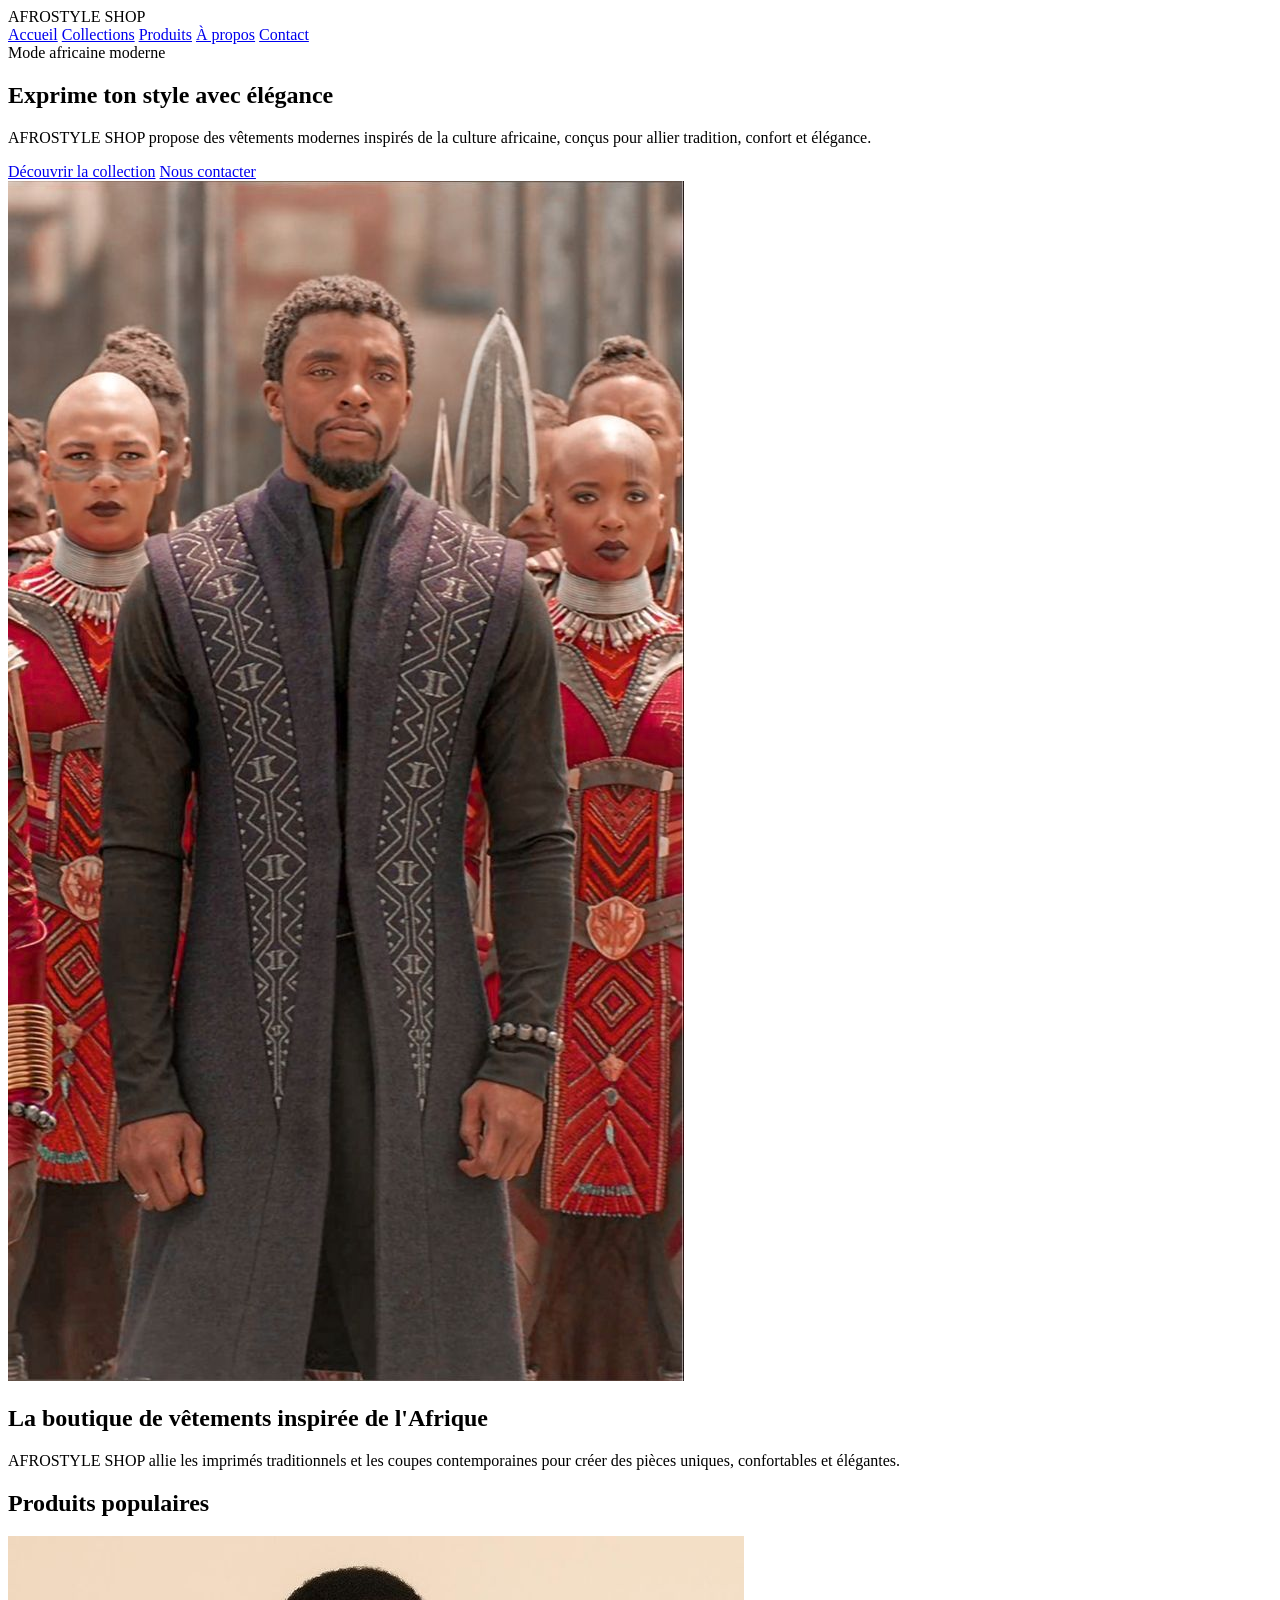
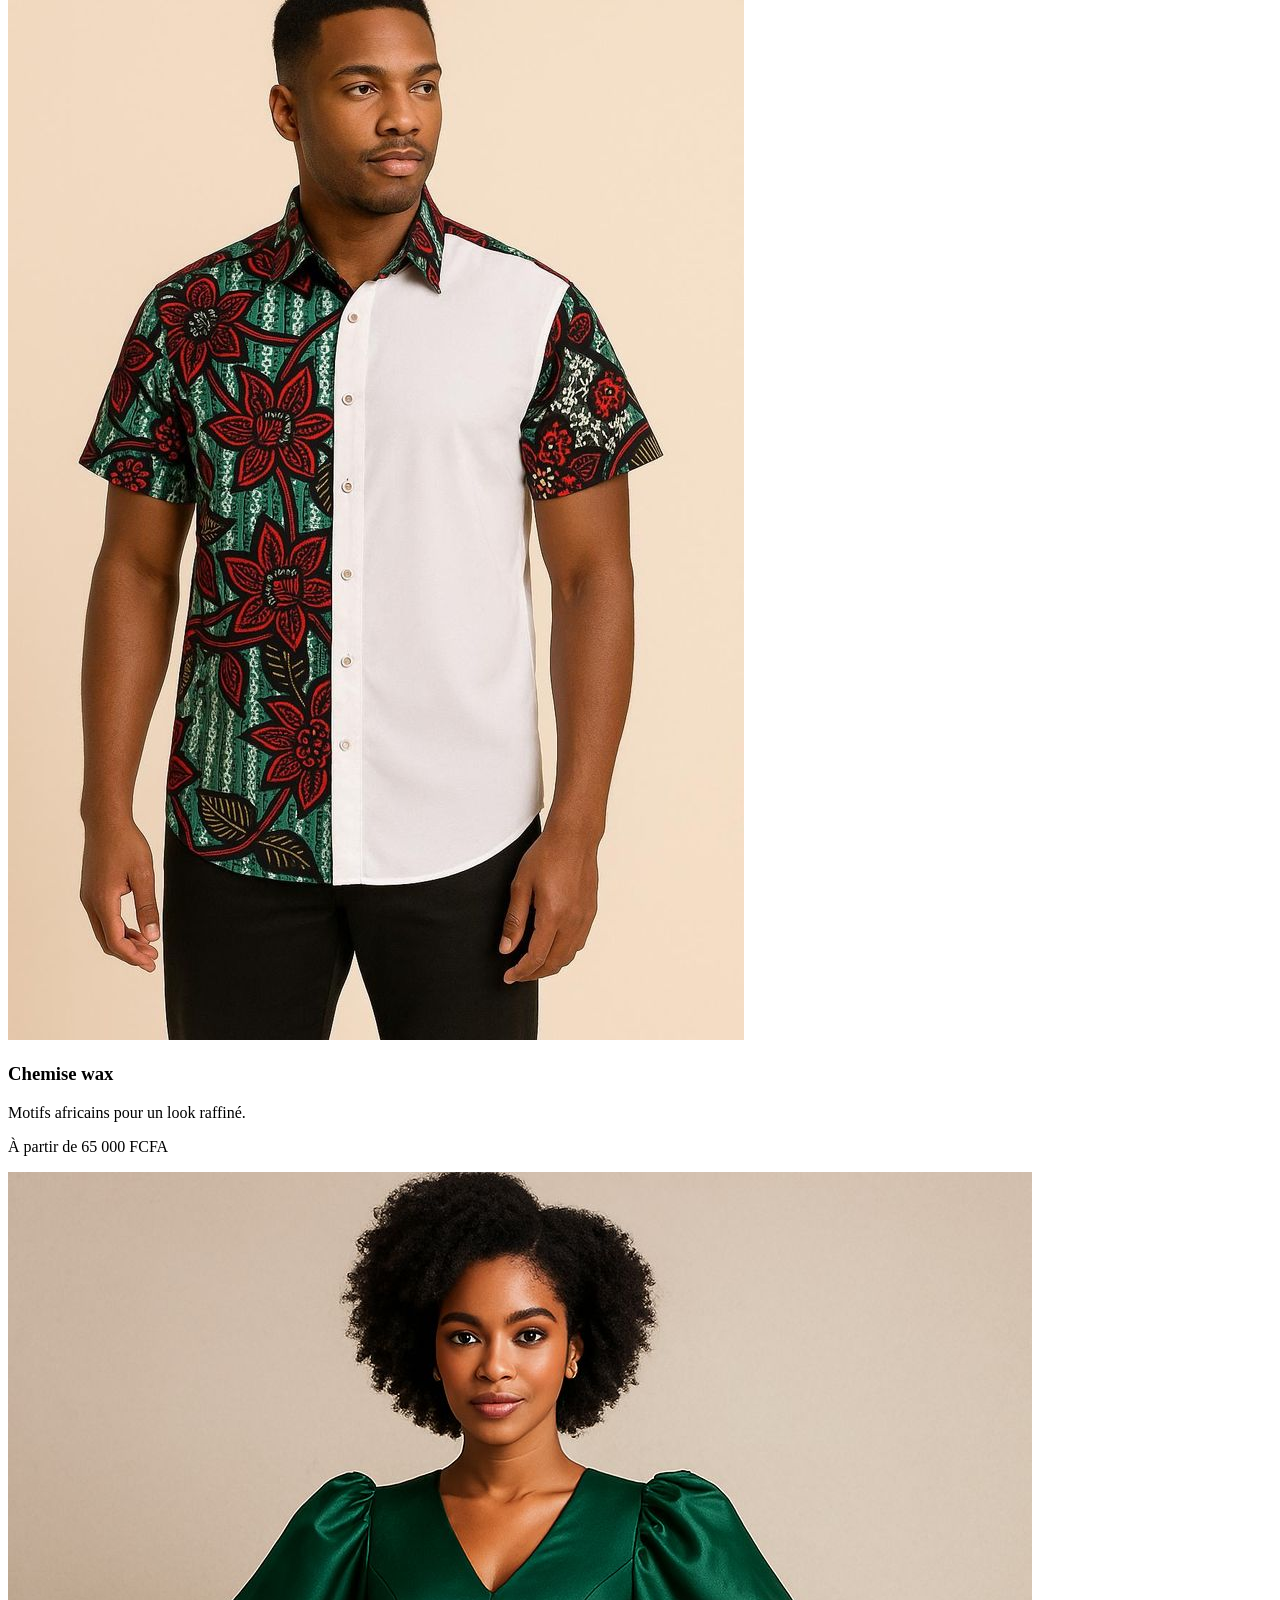
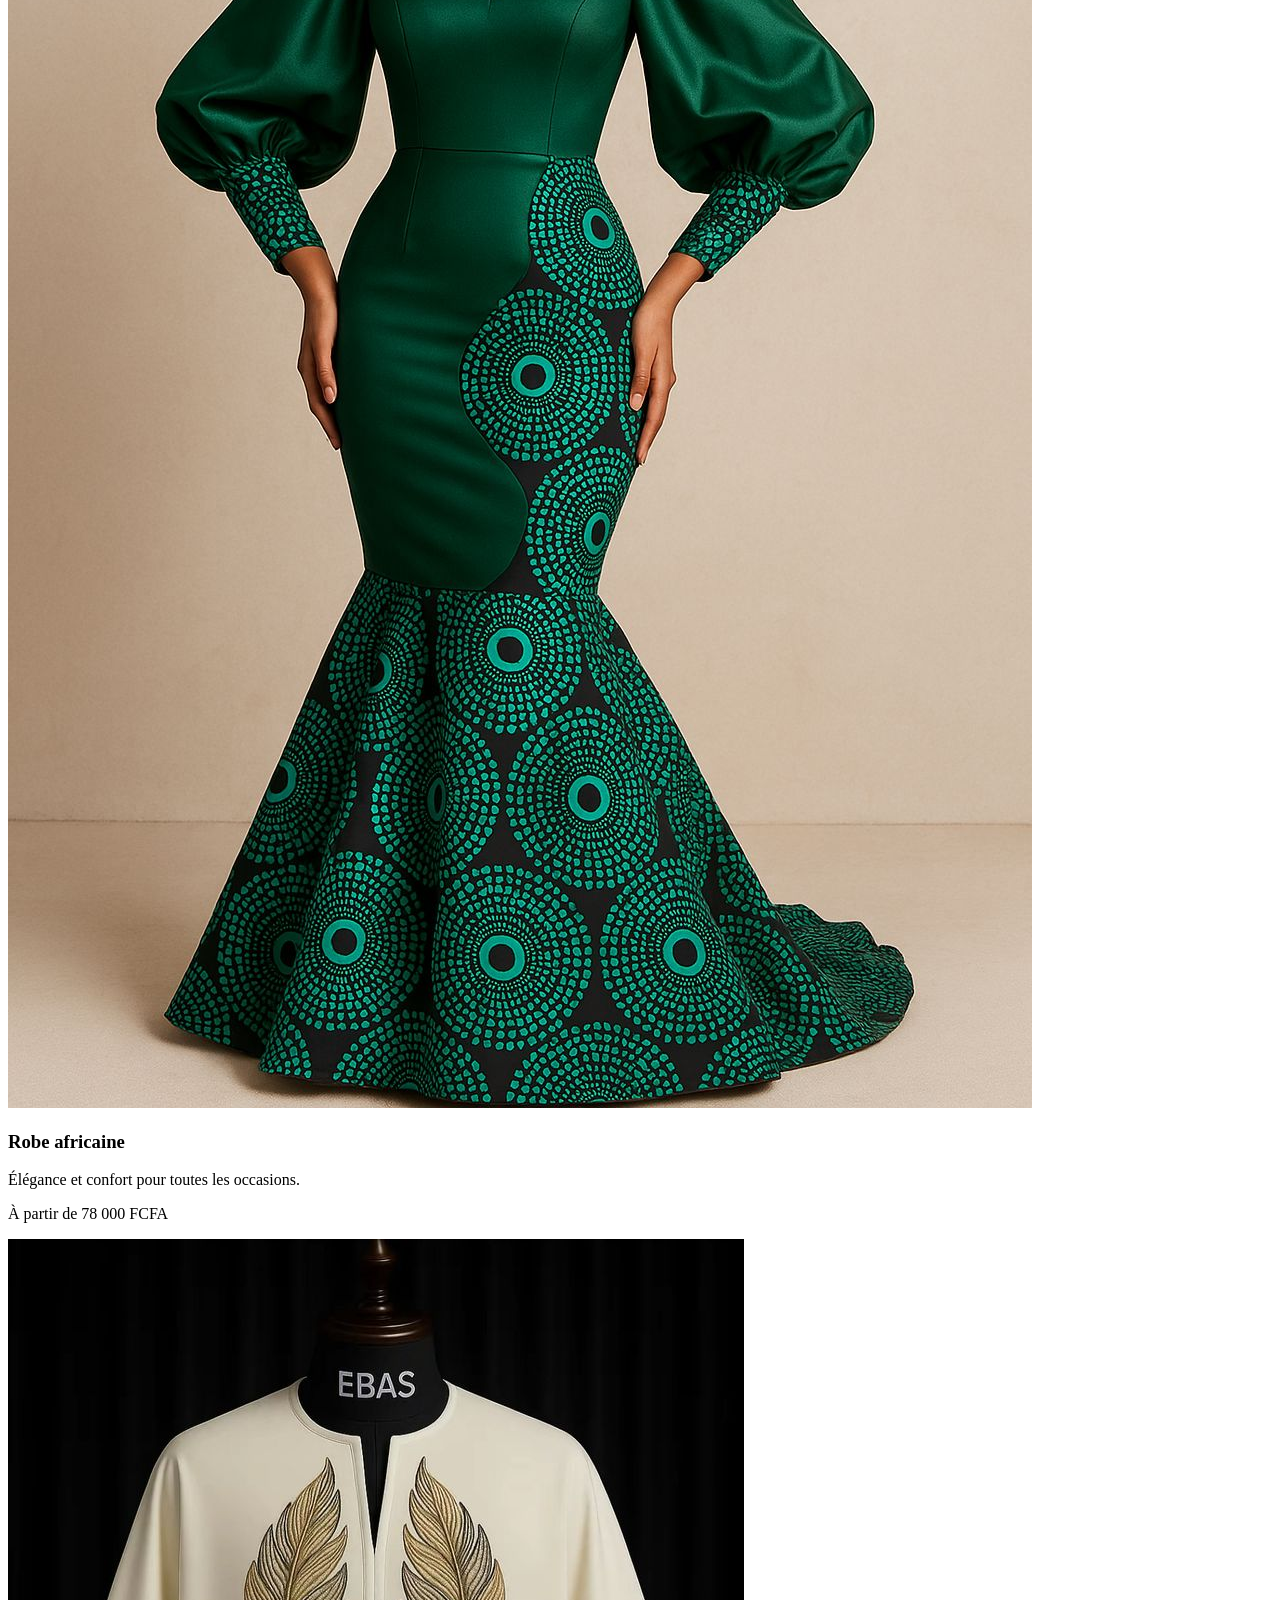
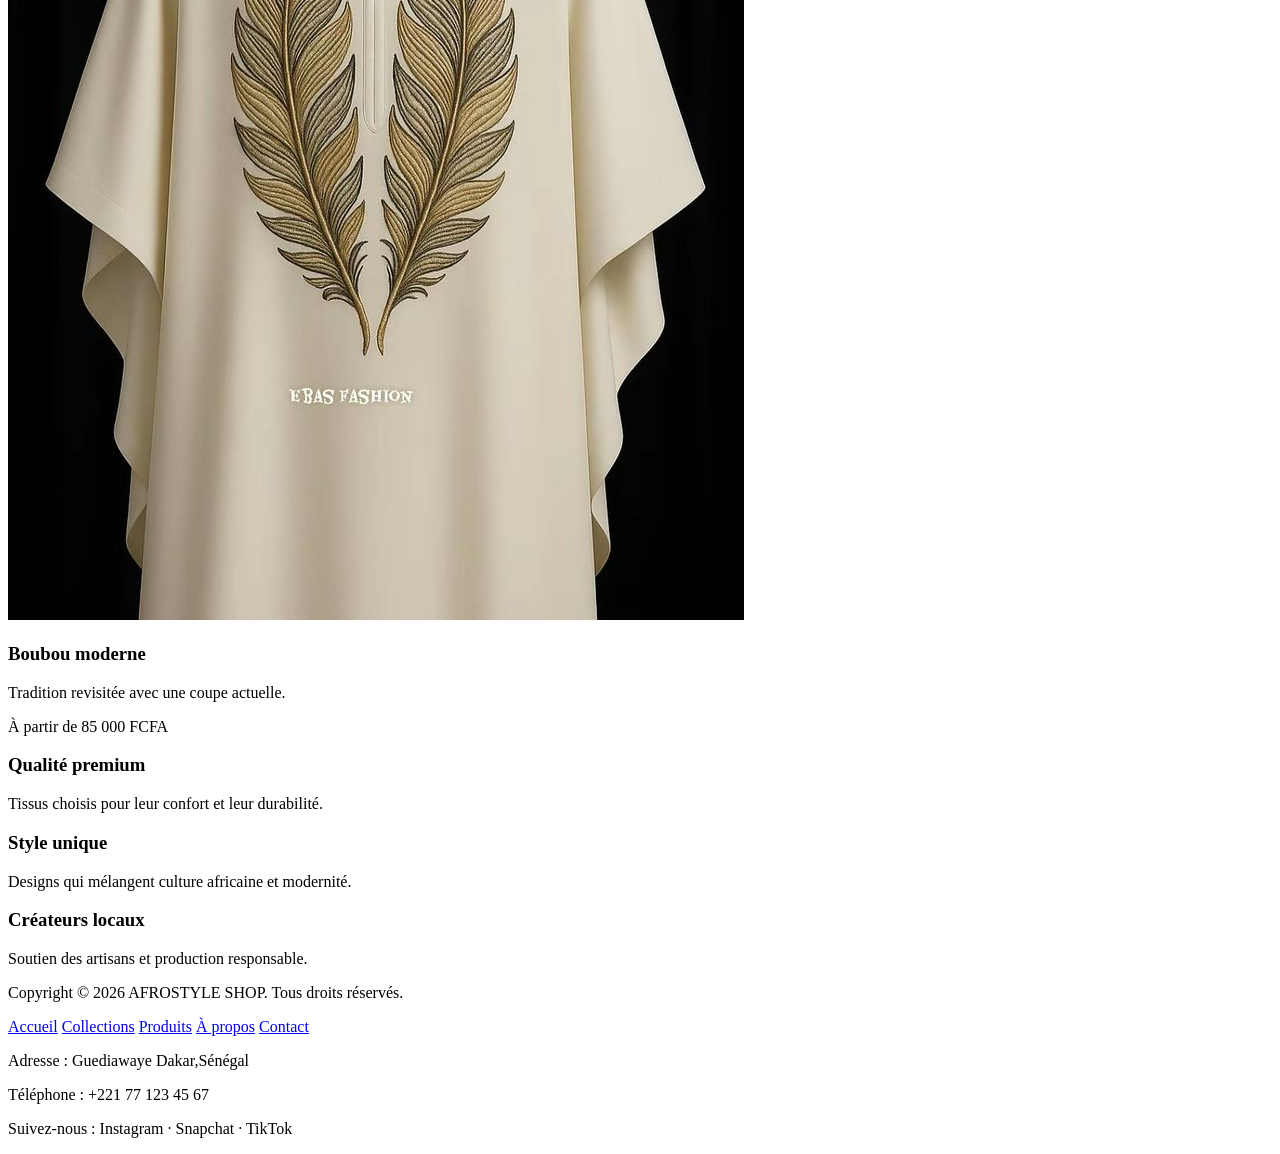
==== index.html @ cb782f74 "first commit" ====
<!DOCTYPE html>
<html lang="en">
<head>
  <meta charset="UTF-8">
  <meta name="viewport" content="width=device-width, initial-scale=1.0">
  <title>AFROSTYLE SHOP</title>
  <link rel="stylesheet" href="css/style.css">
</head>
<body>
  <header class="entete">
    <div class="conteneur-entete">
      <div class="logo">AFROSTYLE SHOP</div>
      <nav class="navigation">
        <a href="index.html" class="actif">Accueil</a>
        <a href="collections.html">Collections</a>
        <a href="produits.html">Produits</a>
        <a href="about.html">À propos</a>
        <a href="contact.html">Contact</a>
      </nav>
    </div>
  </header>

  <main>
    <section class="hero">
      <div class="hero-texte">
        <span class="etiquette">Mode africaine moderne</span>
        <h1>Exprime ton style avec élégance</h1>
        <p>AFROSTYLE SHOP propose des vêtements modernes inspirés de la culture africaine, conçus pour allier tradition, confort et élégance.</p>
        <div class="hero-boutons">
          <a href="collections.html" class="btn-principal">Découvrir la collection</a>
          <a href="contact.html" class="btn-secondaire">Nous contacter</a>
        </div>
      </div>
      <div class="hero-image">
        <img src="images/herofashion.jpg" alt="Mode Afrostyle" />
      </div>
    </section>

    <section class="presentation">
      <div class="presentation-texte">
        <h2>La boutique de vêtements inspirée de l'Afrique</h2>
        <p>AFROSTYLE SHOP allie les imprimés traditionnels et les coupes contemporaines pour créer des pièces uniques, confortables et élégantes.</p>
      </div>
    </section>

    <section class="produits-phare">
      <h2>Produits populaires</h2>
      <div class="grille-produits">
        <article class="produit-card">
          <img src="images/chemise-wax.jpg" alt="Chemise wax">
          <h3>Chemise wax</h3>
          <p>Motifs africains pour un look raffiné.</p>
          <p class="prix">À partir de 65 000 FCFA</p>
        </article>
        <article class="produit-card">
          <img src="images/robe-africaine.jpg" alt="Robe africaine">
          <h3>Robe africaine</h3>
          <p>Élégance et confort pour toutes les occasions.</p>
          <p class="prix">À partir de 78 000 FCFA</p>
        </article>
        <article class="produit-card">
          <img src="images/boubou.jpg" alt="Boubou moderne">
          <h3>Boubou moderne</h3>
          <p>Tradition revisitée avec une coupe actuelle.</p>
          <p class="prix">À partir de 85 000 FCFA</p>
        </article>
      </div>
    </section>

    <section class="avantages">
      <div class="avantage-card">
        <h3>Qualité premium</h3>
        <p>Tissus choisis pour leur confort et leur durabilité.</p>
      </div>
      <div class="avantage-card">
        <h3>Style unique</h3>
        <p>Designs qui mélangent culture africaine et modernité.</p>
      </div>
      <div class="avantage-card">
        <h3>Créateurs locaux</h3>
        <p>Soutien des artisans et production responsable.</p>
      </div>
    </section>
  </main>

  <footer class="pied-de-page">
    <div class="contenu-footer">
      <p>Copyright © 2026 AFROSTYLE SHOP. Tous droits réservés.</p>
      <div class="liens-footer">
        <a href="index.html">Accueil</a>
        <a href="collections.html">Collections</a>
        <a href="produits.html">Produits</a>
        <a href="about.html">À propos</a>
        <a href="contact.html">Contact</a>
      </div>
      <div class="infos-footer">
        <p>Adresse : Guediawaye Dakar,Sénégal</p>
        <p>Téléphone : +221 77 123 45 67</p>
        <p>Suivez-nous : Instagram · Snapchat · TikTok</p>
      </div>
    </div>
  </footer>
</body>
</html>
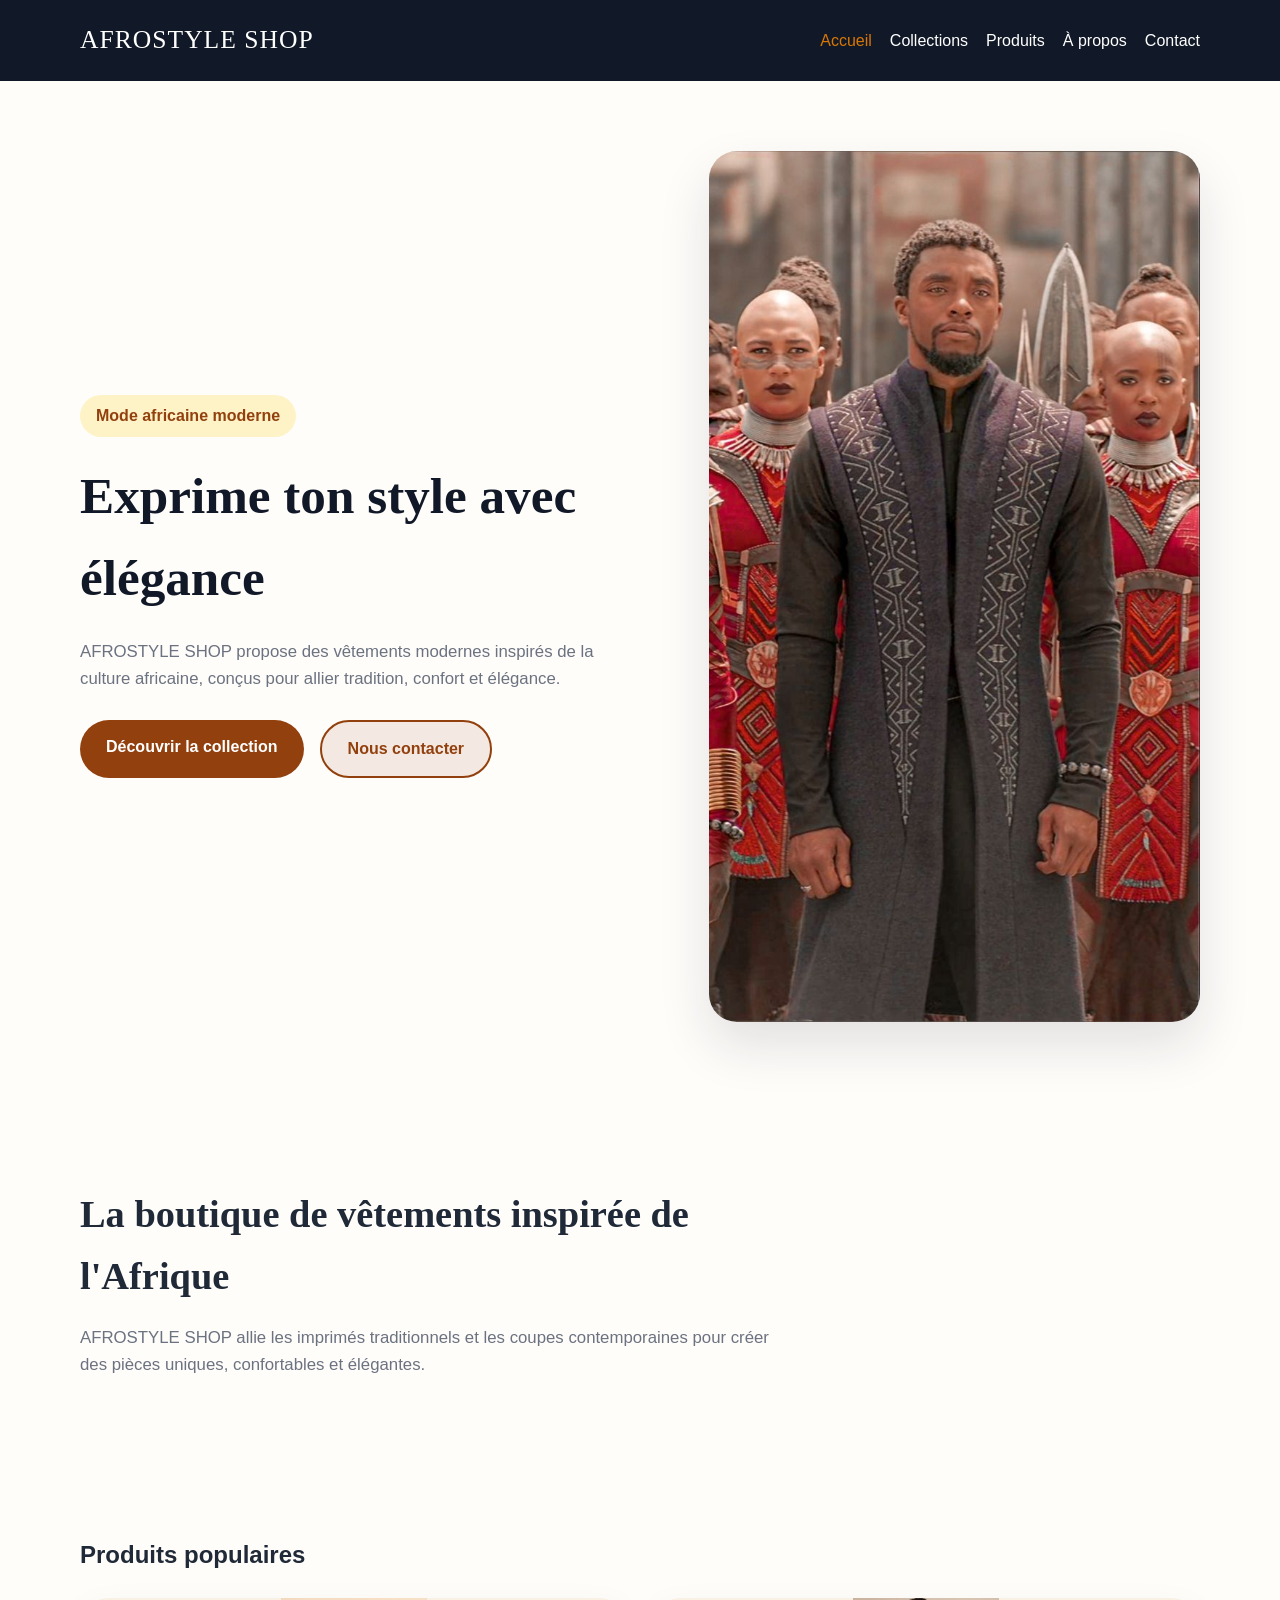
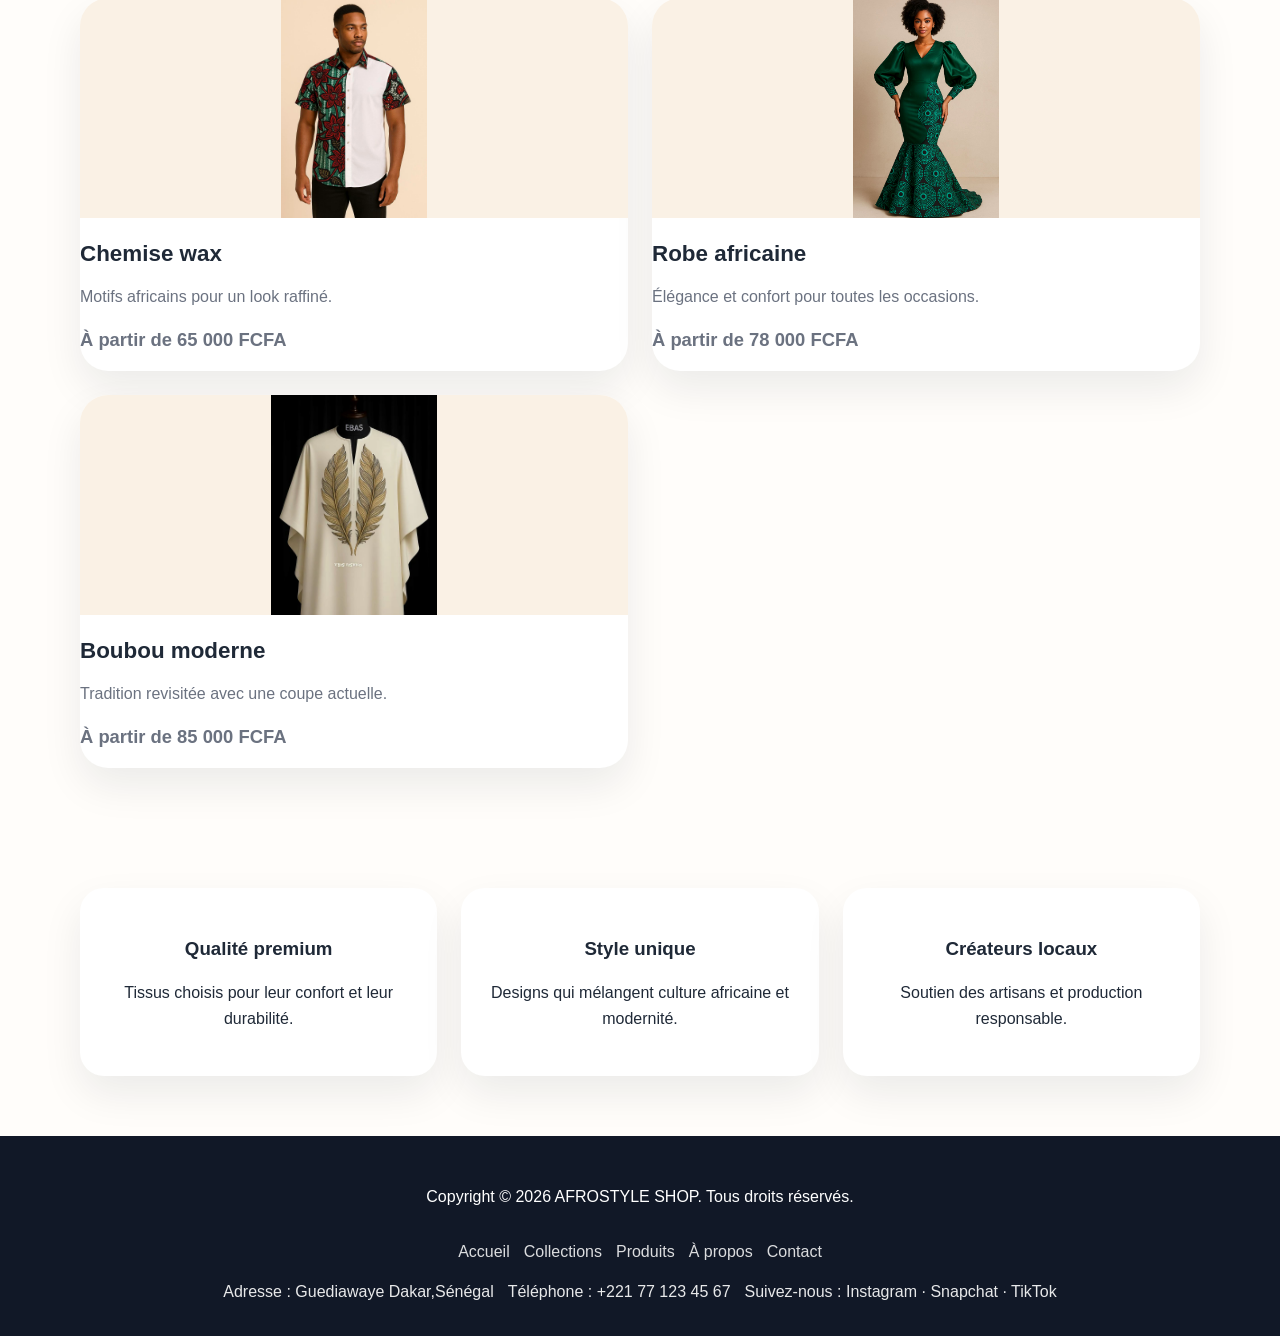
==== commit d7e3b646: "modification en reliant style.css au dossier css" ====
--- a/index.html
+++ b/index.html
@@ -4,7 +4,7 @@
   <meta charset="UTF-8">
   <meta name="viewport" content="width=device-width, initial-scale=1.0">
   <title>AFROSTYLE SHOP</title>
-  <link rel="stylesheet" href="css/style.css">
+ <link rel="stylesheet" href="css/style.css">
 </head>
 <body>
   <header class="entete">
--- a/css/style.css
+++ b/css/style.css
@@ -0,0 +1,479 @@
+:root {
+  --principal: rgb(146, 64, 14);
+  --secondaire: rgb(17, 24, 39);
+  --accent: rgb(217, 119, 6);
+  --fond-clair: rgb(254, 243, 199);
+  --fond-carte: rgb(255, 255, 255);
+  --texte-principal: rgb(31, 41, 55);
+  --texte-secondaire: rgb(107, 114, 128);
+  --vert: rgb(6, 95, 70);
+}
+
+* {
+  box-sizing: border-box;
+}
+
+body {
+  margin: 0;
+  font-family: 'Poppins', Arial, sans-serif;
+  color: var(--texte-principal);
+  background-color: rgb(255, 253, 250);
+  line-height: 1.6;
+}
+
+a {
+  text-decoration: none;
+  color: inherit;
+}
+
+img {
+  max-width: 100%;
+  display: block;
+}
+
+.entete {
+  background-color: var(--secondaire);
+  color: rgb(255, 255, 255);
+  padding: 20px 0;
+}
+
+.conteneur-entete,
+.contenu-footer {
+  width: min(1120px, calc(100% - 32px));
+  margin: 0 auto;
+  display: flex;
+  justify-content: space-between;
+  align-items: center;
+  flex-wrap: wrap;
+}
+
+.logo {
+  font-family: 'Playfair Display', Georgia, serif;
+  font-size: 1.6rem;
+  letter-spacing: 1px;
+}
+
+.navigation {
+  display: flex;
+  gap: 18px;
+  flex-wrap: wrap;
+}
+
+.navigation a {
+  color: rgb(255, 255, 255);
+  font-weight: 500;
+}
+
+.navigation a.actif,
+.navigation a:hover {
+  color: var(--accent);
+}
+
+.hero {
+  display: grid;
+  grid-template-columns: 1.2fr 1fr;
+  gap: 40px;
+  align-items: center;
+  padding: 70px 0;
+  width: min(1120px, calc(100% - 32px));
+  margin: 0 auto;
+}
+
+.hero-texte {
+  max-width: 560px;
+}
+
+.etiquette {
+  display: inline-block;
+  background-color: var(--fond-clair);
+  color: var(--principal);
+  padding: 8px 16px;
+  border-radius: 999px;
+  font-weight: 600;
+  margin-bottom: 18px;
+}
+
+.hero h1 {
+  font-family: 'Playfair Display', Georgia, serif;
+  font-size: clamp(2.6rem, 4vw, 4rem);
+  margin: 0 0 20px;
+  color: var(--secondaire);
+}
+
+.hero p {
+  color: var(--texte-secondaire);
+  margin-bottom: 28px;
+  font-size: 1.05rem;
+}
+
+.hero-boutons {
+  display: flex;
+  gap: 16px;
+  flex-wrap: wrap;
+}
+
+.btn-principal,
+.btn-secondaire {
+  display: inline-block;
+  padding: 14px 26px;
+  border-radius: 999px;
+  transition: transform 0.2s ease, background-color 0.2s ease;
+  font-weight: 600;
+}
+
+.btn-principal {
+  background-color: var(--principal);
+  color: #fff;
+}
+
+.btn-secondaire {
+  background-color: rgba(146, 64, 14, 0.1);
+  color: var(--principal);
+}
+
+.btn-principal:hover,
+.btn-secondaire:hover {
+  transform: translateY(-2px);
+}
+
+.hero-image {
+  overflow: hidden;
+  border-radius: 28px;
+  box-shadow: 0 24px 52px rgba(17, 24, 39, 0.12);
+}
+
+.hero-image img {
+  width: 100%;
+  height: auto;
+  object-fit: contain;
+  object-position: center;
+  display: block;
+}
+
+.presentation,
+.produits-phare,
+.avantages,
+.section-a-propos,
+.section-formulaire {
+  width: min(1120px, calc(100% - 32px));
+  margin: 0 auto;
+  padding: 60px 0;
+}
+
+.presentation-texte {
+  max-width: 720px;
+}
+
+.presentation-texte h2 {
+  font-family: 'Playfair Display', Georgia, serif;
+  font-size: 2.4rem;
+  margin-bottom: 18px;
+}
+
+.presentation-texte p {
+  color: var(--texte-secondaire);
+  font-size: 1.05rem;
+}
+
+.produits-phare h2,
+.section-a-propos h2,
+.section-intro h1 {
+  margin-bottom: 24px;
+}
+
+.grille-produits,
+.section-cartes {
+  display: grid;
+  gap: 24px;
+}
+
+.grille-produits,
+.section-cartes {
+  grid-template-columns: repeat(2, minmax(0, 1fr));
+  align-items: stretch;
+}
+
+.produit-card,
+.carte-collection,
+.avantage-card {
+  background-color: var(--fond-carte);
+  border-radius: 24px;
+  overflow: hidden;
+  box-shadow: 0 18px 40px rgba(17, 24, 39, 0.08);
+}
+
+.produit-card img,
+.carte-collection img {
+  width: 100%;
+  height: 240px;
+  object-fit: cover;
+}
+
+.produit-card h3,
+.carte-contenu h2,
+.bloc-a-propos h2 {
+  margin: 18px 0 12px;
+  font-size: 1.4rem;
+}
+
+.produit-card p,
+.carte-contenu p,
+.bloc-a-propos p {
+  margin: 0 0 16px;
+  color: var(--texte-secondaire);
+}
+
+.carte-contenu {
+  padding: 24px;
+}
+
+.carte-collection {
+  display: grid;
+  grid-template-rows: auto 1fr;
+}
+
+.carte-collection img {
+  height: 260px;
+  object-fit: cover;
+}
+
+.carte-produit,
+.produit-card {
+  display: flex;
+  flex-direction: column;
+  border-radius: 28px;
+  overflow: hidden;
+  transition: transform 0.25s ease, box-shadow 0.25s ease;
+}
+
+.carte-produit:hover,
+.produit-card:hover {
+  transform: translateY(-6px);
+  box-shadow: 0 24px 60px rgba(17, 24, 39, 0.18);
+}
+
+.carte-produit img,
+.produit-card img {
+  width: 100%;
+  max-height: 220px;
+  object-fit: contain;
+  object-position: center;
+  filter: saturate(1.05) contrast(1.02);
+  background-color: rgb(247, 239, 228);
+  transition: transform 0.25s ease;
+}
+
+.carte-produit:hover img,
+.produit-card:hover img {
+  transform: scale(1.04);
+}
+
+.categorie {
+  display: inline-block;
+  margin-bottom: 12px;
+  color: var(--accent);
+  font-weight: 600;
+}
+
+.prix {
+  font-size: 1.15rem;
+  color: var(--principal);
+  font-weight: 700;
+  margin-top: 8px;
+}
+
+.prix::before {
+  content: '';
+}
+
+.btn-secondaire {
+  margin-top: auto;
+  width: fit-content;
+  border: 2px solid var(--principal);
+}
+
+.avantages {
+  display: grid;
+  grid-template-columns: repeat(3, minmax(0, 1fr));
+  gap: 24px;
+}
+
+.avantage-card {
+  padding: 28px;
+  text-align: center;
+}
+
+.avantage-card h3 {
+  margin-bottom: 12px;
+}
+
+.section-intro {
+  display: grid;
+  grid-template-columns: 1.2fr 1fr;
+  gap: 32px;
+  align-items: center;
+  width: min(1120px, calc(100% - 32px));
+  margin: 0 auto;
+  padding: 60px 0;
+}
+
+.section-intro .texte-intro h1 {
+  font-family: 'Playfair Display', Georgia, serif;
+  font-size: clamp(2.4rem, 4vw, 3.2rem);
+  margin: 0 0 18px;
+}
+
+.section-intro .texte-intro p {
+  color: var(--texte-secondaire);
+  max-width: 620px;
+}
+
+.section-intro .image-texte img,
+.image-texte {
+  width: 100%;
+  border-radius: 24px;
+  display: block;
+}
+
+.section-a-propos {
+  display: grid;
+  grid-template-columns: repeat(2, minmax(0, 1fr));
+  gap: 24px;
+}
+
+.bloc-a-propos {
+  background-color: var(--fond-carte);
+  border-radius: 24px;
+  padding: 28px;
+  box-shadow: 0 18px 40px rgba(17, 24, 39, 0.08);
+}
+
+.section-formulaire {
+  display: flex;
+  justify-content: center;
+}
+
+.formulaire-contact {
+  width: min(720px, 100%);
+  display: grid;
+  gap: 18px;
+  background-color: var(--fond-carte);
+  padding: 32px;
+  border-radius: 24px;
+  box-shadow: 0 18px 40px rgba(17, 24, 39, 0.08);
+}
+
+.formulaire-contact label {
+  font-weight: 600;
+}
+
+.formulaire-contact input,
+.formulaire-contact select,
+.formulaire-contact textarea {
+  width: 100%;
+  padding: 14px 16px;
+  border: 1px solid rgb(229, 231, 235);
+  border-radius: 14px;
+  font: inherit;
+  color: var(--texte-principal);
+}
+
+.formulaire-contact textarea {
+  resize: vertical;
+}
+
+.pied-de-page {
+  background-color: var(--secondaire);
+  color: rgb(255, 255, 255);
+  padding: 32px 0;
+}
+
+.contenu-footer {
+  flex-direction: column;
+  gap: 14px;
+}
+
+.liens-footer,
+.infos-footer {
+  display: flex;
+  flex-wrap: wrap;
+  gap: 14px;
+}
+
+.liens-footer a {
+  color: rgb(255, 255, 255);
+  opacity: 0.85;
+}
+
+.liens-footer a:hover {
+  opacity: 1;
+}
+
+.infos-footer p {
+  margin: 0;
+  opacity: 0.9;
+}
+
+@media (max-width: 980px) {
+  .hero,
+  .section-intro,
+  .section-a-propos,
+  .presentation,
+  .produits-phare,
+  .avantages,
+  .section-formulaire {
+    width: min(100%, calc(100% - 32px));
+    padding-left: 16px;
+    padding-right: 16px;
+  }
+
+  .hero,
+  .section-intro {
+    grid-template-columns: 1fr;
+  }
+
+  .grille-produits,
+  .section-cartes,
+  .avantages,
+  .section-a-propos {
+    grid-template-columns: repeat(2, minmax(0, 1fr));
+  }
+}
+
+@media (max-width: 720px) {
+  .conteneur-entete,
+  .contenu-footer {
+    flex-direction: column;
+    align-items: flex-start;
+  }
+
+  .navigation {
+    width: 100%;
+    justify-content: space-between;
+    gap: 12px;
+  }
+
+  .grille-produits,
+  .section-cartes,
+  .avantages,
+  .section-a-propos {
+    grid-template-columns: 1fr;
+  }
+
+  .hero,
+  .section-intro {
+    padding-top: 40px;
+    padding-bottom: 40px;
+  }
+
+  .hero-boutons {
+    flex-direction: column;
+    align-items: stretch;
+  }
+
+  .btn-principal,
+  .btn-secondaire {
+    width: 100%;
+    text-align: center;
+  }
+}
